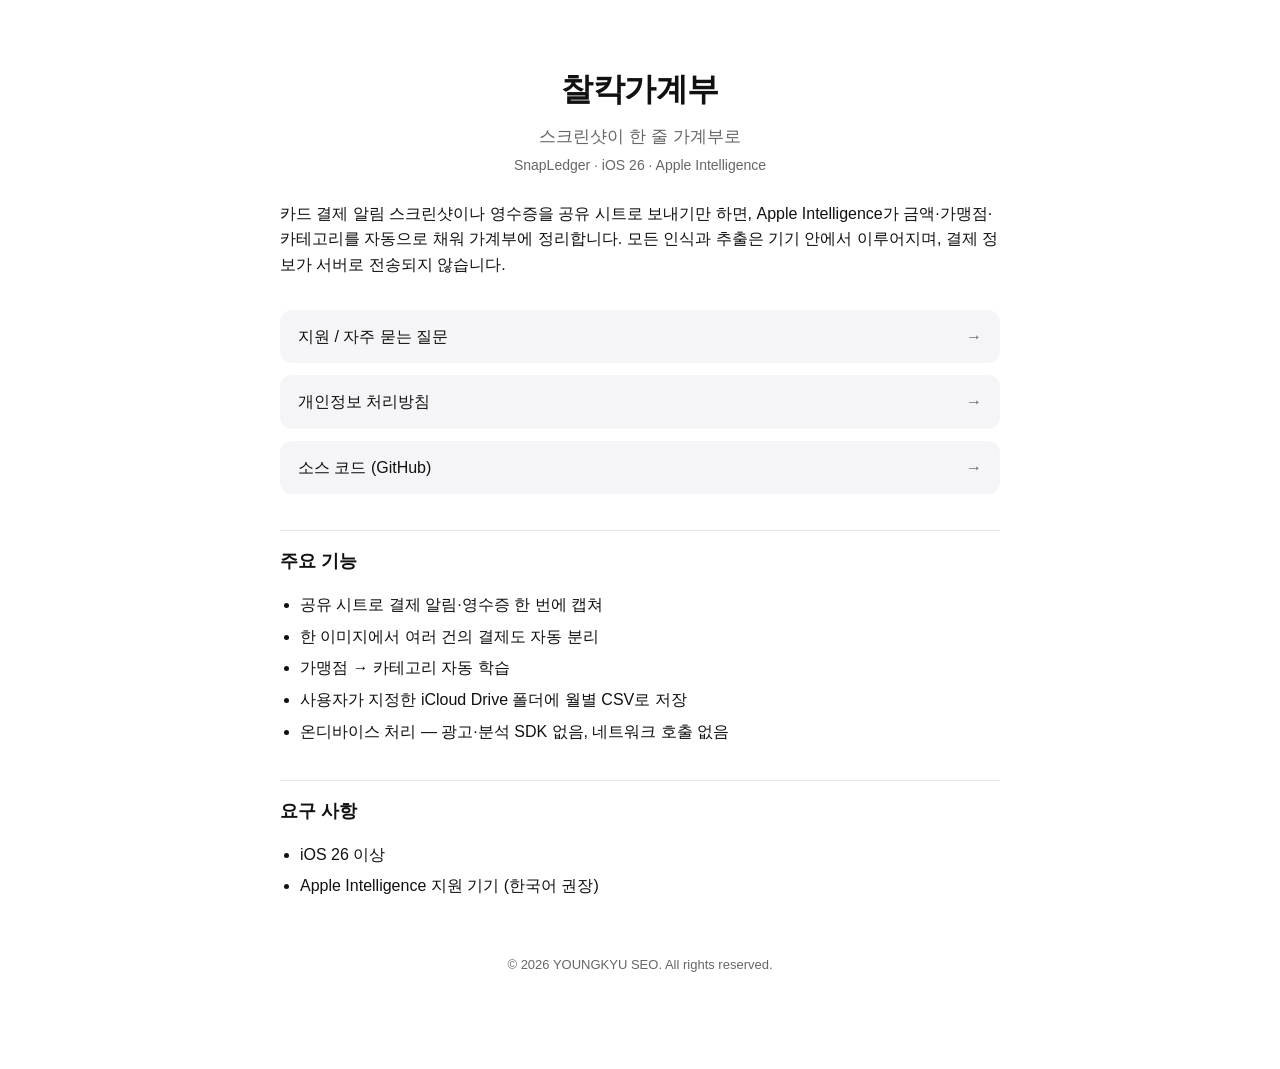
==== docs/index.html @ 13281309 "docs: App Store 제출 문서 정정 + GitHub Pages 메인 페이지 추가 internal/app-store-submission.md - 체크리스트의 Support/" ====
<!DOCTYPE html>
<html lang="ko">
<head>
<meta charset="UTF-8">
<meta name="viewport" content="width=device-width, initial-scale=1.0">
<title>찰칵가계부 (SnapLedger)</title>
<meta name="description" content="결제 알림 스크린샷이나 영수증을 공유 시트로 보내면 Apple Intelligence가 자동으로 가계부에 옮겨 적는 iOS 앱.">
<style>
  :root {
    color-scheme: light dark;
    --fg: #111;
    --bg: #fff;
    --muted: #666;
    --rule: #e5e5e7;
    --accent: #007aff;
    --card: #f5f5f7;
  }
  @media (prefers-color-scheme: dark) {
    :root { --fg: #f2f2f7; --bg: #1c1c1e; --muted: #98989f; --rule: #38383a; --accent: #0a84ff; --card: #2c2c2e; }
  }
  html, body { margin: 0; padding: 0; background: var(--bg); color: var(--fg); }
  body {
    font: 16px/1.6 -apple-system, BlinkMacSystemFont, "Apple SD Gothic Neo",
          "Noto Sans KR", "Helvetica Neue", Arial, sans-serif;
    max-width: 720px;
    margin: 0 auto;
    padding: 40px 24px 80px;
  }
  header { text-align: center; padding: 24px 0 8px; }
  h1 { font-size: 32px; margin: 0 0 8px; letter-spacing: -0.5px; }
  .tagline { color: var(--muted); font-size: 17px; margin: 0 0 4px; }
  .subtag { color: var(--muted); font-size: 14px; margin: 0; }
  h2 { font-size: 18px; margin-top: 36px; padding-top: 16px; border-top: 1px solid var(--rule); }
  p, li { color: var(--fg); }
  ul { padding-left: 20px; }
  li { margin: 6px 0; }
  a { color: var(--accent); text-decoration: none; }
  a:hover { text-decoration: underline; }
  .links { display: flex; flex-direction: column; gap: 12px; margin: 32px 0; }
  .links a {
    display: block;
    background: var(--card);
    padding: 14px 18px;
    border-radius: 12px;
    color: var(--fg);
    font-weight: 500;
  }
  .links a:hover { text-decoration: none; background: var(--rule); }
  .links .arrow { float: right; color: var(--muted); }
  .footer { margin-top: 56px; font-size: 13px; color: var(--muted); text-align: center; }
</style>
</head>
<body>

<header>
  <h1>찰칵가계부</h1>
  <p class="tagline">스크린샷이 한 줄 가계부로</p>
  <p class="subtag">SnapLedger · iOS 26 · Apple Intelligence</p>
</header>

<p>카드 결제 알림 스크린샷이나 영수증을 공유 시트로 보내기만 하면, Apple Intelligence가 금액·가맹점·카테고리를 자동으로 채워 가계부에 정리합니다. 모든 인식과 추출은 기기 안에서 이루어지며, 결제 정보가 서버로 전송되지 않습니다.</p>

<div class="links">
  <a href="support.html">지원 / 자주 묻는 질문 <span class="arrow">→</span></a>
  <a href="privacy-policy.html">개인정보 처리방침 <span class="arrow">→</span></a>
  <a href="https://github.com/youngkyulabs/snap-ledger-ios">소스 코드 (GitHub) <span class="arrow">→</span></a>
</div>

<h2>주요 기능</h2>
<ul>
  <li>공유 시트로 결제 알림·영수증 한 번에 캡쳐</li>
  <li>한 이미지에서 여러 건의 결제도 자동 분리</li>
  <li>가맹점 → 카테고리 자동 학습</li>
  <li>사용자가 지정한 iCloud Drive 폴더에 월별 CSV로 저장</li>
  <li>온디바이스 처리 — 광고·분석 SDK 없음, 네트워크 호출 없음</li>
</ul>

<h2>요구 사항</h2>
<ul>
  <li>iOS 26 이상</li>
  <li>Apple Intelligence 지원 기기 (한국어 권장)</li>
</ul>

<p class="footer">© 2026 YOUNGKYU SEO. All rights reserved.</p>

</body>
</html>
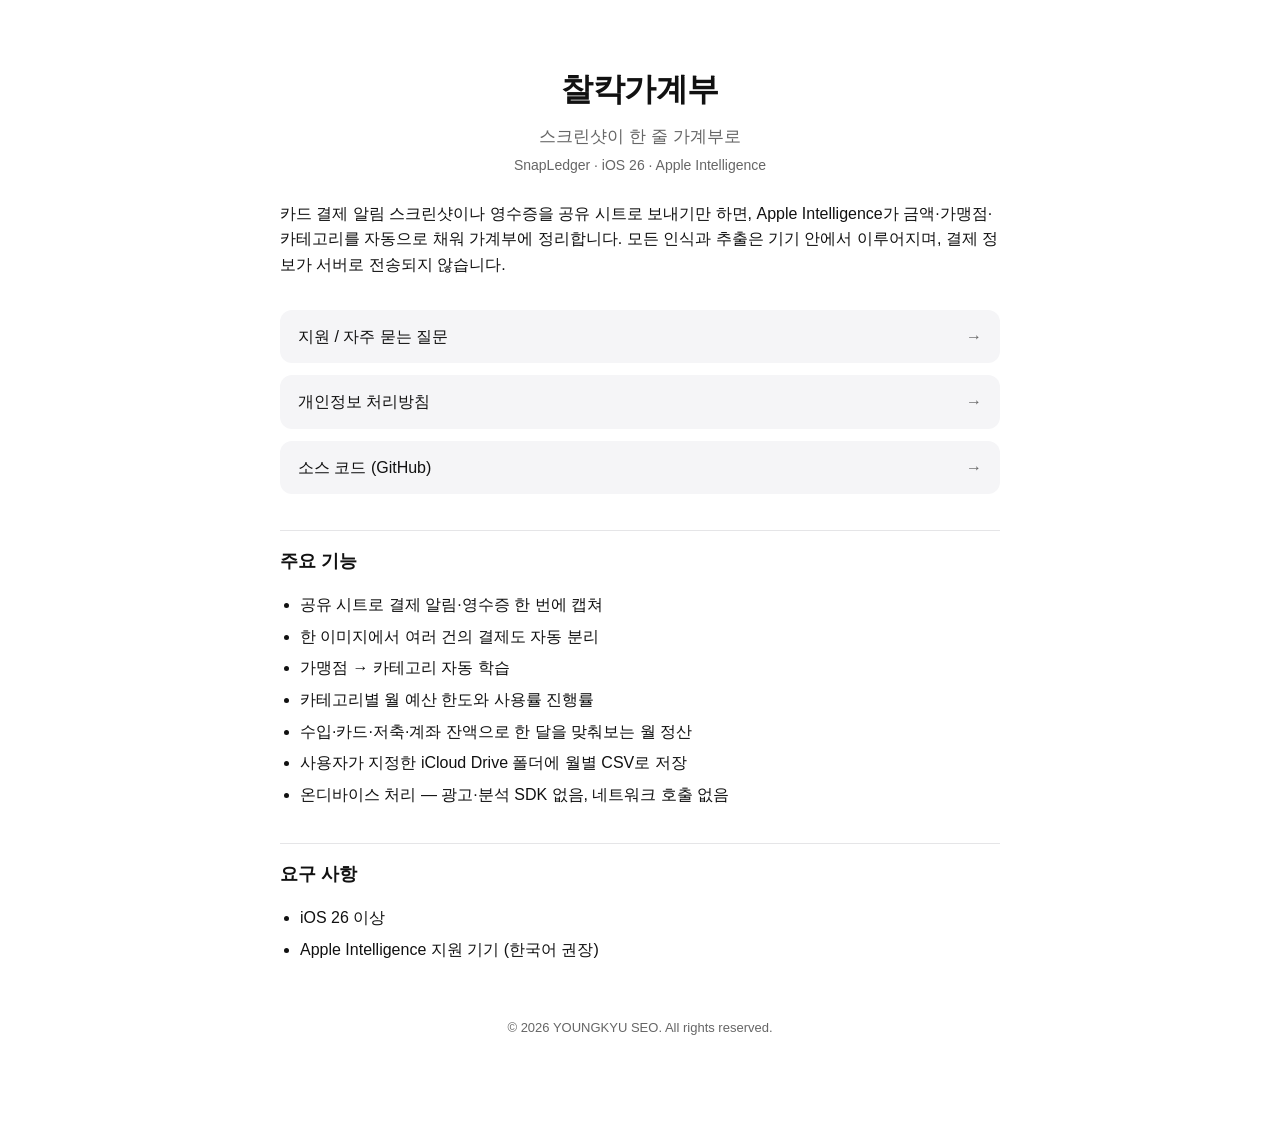
==== commit 6cbf6e6a: "docs: 예산 탭·월 정산·v1.1 반영해 전체 문서 최신화 - AGENTS.md: 5탭 셸·SwiftData 모델 12종·예산/정산 Services·Storage·Feature" ====
--- a/docs/index.html
+++ b/docs/index.html
@@ -71,6 +71,8 @@
   <li>공유 시트로 결제 알림·영수증 한 번에 캡쳐</li>
   <li>한 이미지에서 여러 건의 결제도 자동 분리</li>
   <li>가맹점 → 카테고리 자동 학습</li>
+  <li>카테고리별 월 예산 한도와 사용률 진행률</li>
+  <li>수입·카드·저축·계좌 잔액으로 한 달을 맞춰보는 월 정산</li>
   <li>사용자가 지정한 iCloud Drive 폴더에 월별 CSV로 저장</li>
   <li>온디바이스 처리 — 광고·분석 SDK 없음, 네트워크 호출 없음</li>
 </ul>
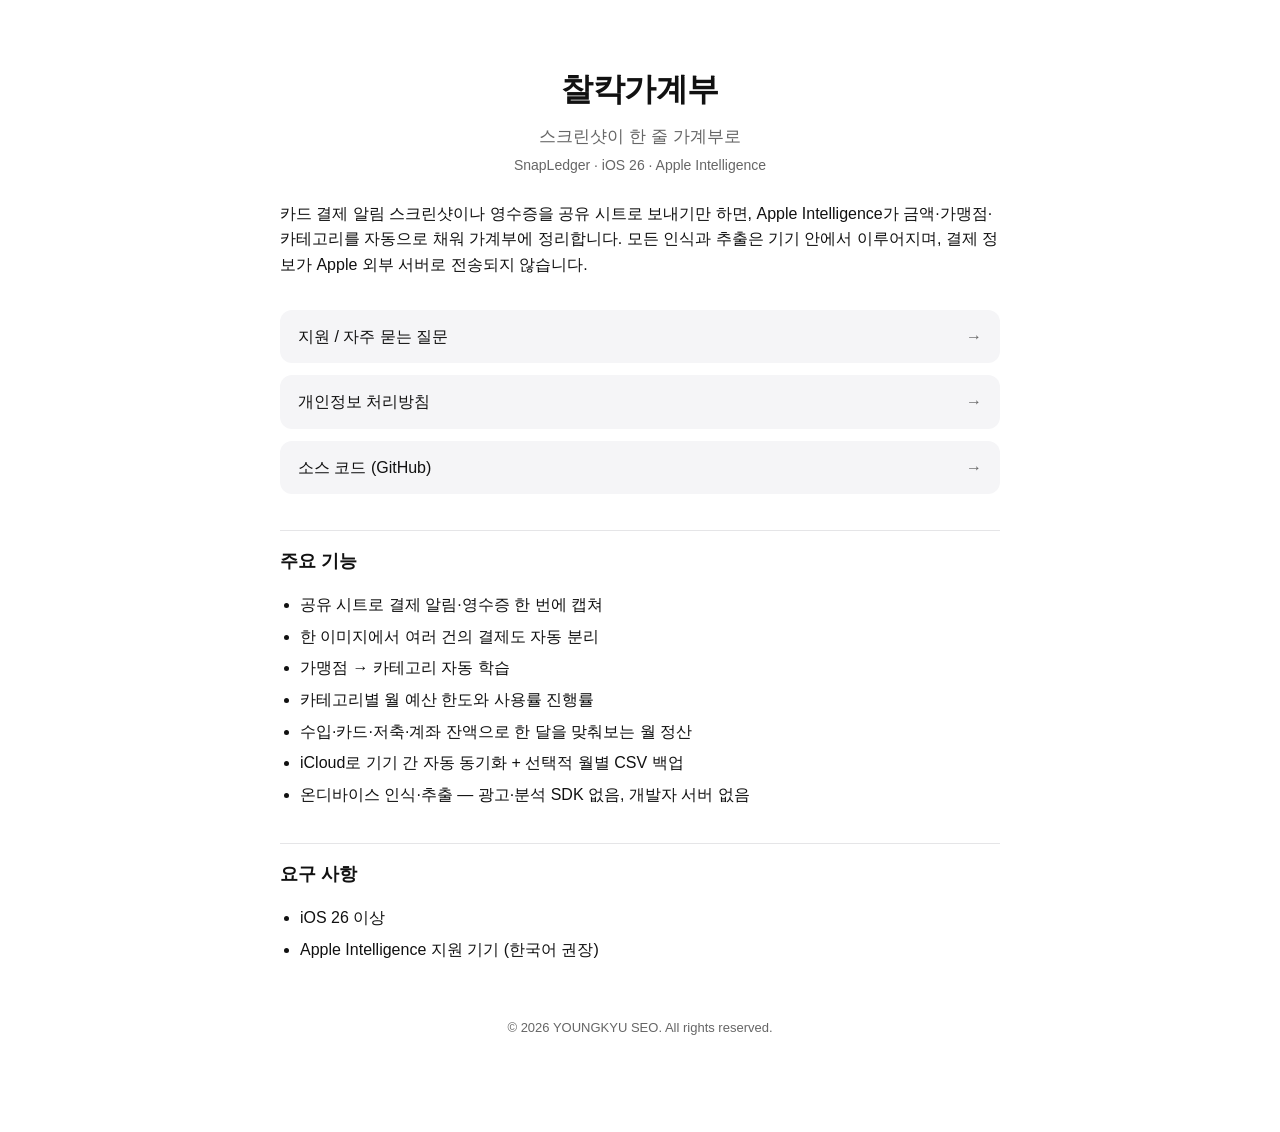
==== commit 82dc7899: "docs: CloudKit 전환 반영 — 앱 문구·문서·개인정보처리방침 최신화 + 온보딩 저장폴더 선택사항화 CloudKit이 진실원, CSV는 한 방향 export 백업이라는 현" ====
--- a/docs/index.html
+++ b/docs/index.html
@@ -58,7 +58,7 @@
   <p class="subtag">SnapLedger · iOS 26 · Apple Intelligence</p>
 </header>
 
-<p>카드 결제 알림 스크린샷이나 영수증을 공유 시트로 보내기만 하면, Apple Intelligence가 금액·가맹점·카테고리를 자동으로 채워 가계부에 정리합니다. 모든 인식과 추출은 기기 안에서 이루어지며, 결제 정보가 서버로 전송되지 않습니다.</p>
+<p>카드 결제 알림 스크린샷이나 영수증을 공유 시트로 보내기만 하면, Apple Intelligence가 금액·가맹점·카테고리를 자동으로 채워 가계부에 정리합니다. 모든 인식과 추출은 기기 안에서 이루어지며, 결제 정보가 Apple 외부 서버로 전송되지 않습니다.</p>
 
 <div class="links">
   <a href="support.html">지원 / 자주 묻는 질문 <span class="arrow">→</span></a>
@@ -73,8 +73,8 @@
   <li>가맹점 → 카테고리 자동 학습</li>
   <li>카테고리별 월 예산 한도와 사용률 진행률</li>
   <li>수입·카드·저축·계좌 잔액으로 한 달을 맞춰보는 월 정산</li>
-  <li>사용자가 지정한 iCloud Drive 폴더에 월별 CSV로 저장</li>
-  <li>온디바이스 처리 — 광고·분석 SDK 없음, 네트워크 호출 없음</li>
+  <li>iCloud로 기기 간 자동 동기화 + 선택적 월별 CSV 백업</li>
+  <li>온디바이스 인식·추출 — 광고·분석 SDK 없음, 개발자 서버 없음</li>
 </ul>
 
 <h2>요구 사항</h2>
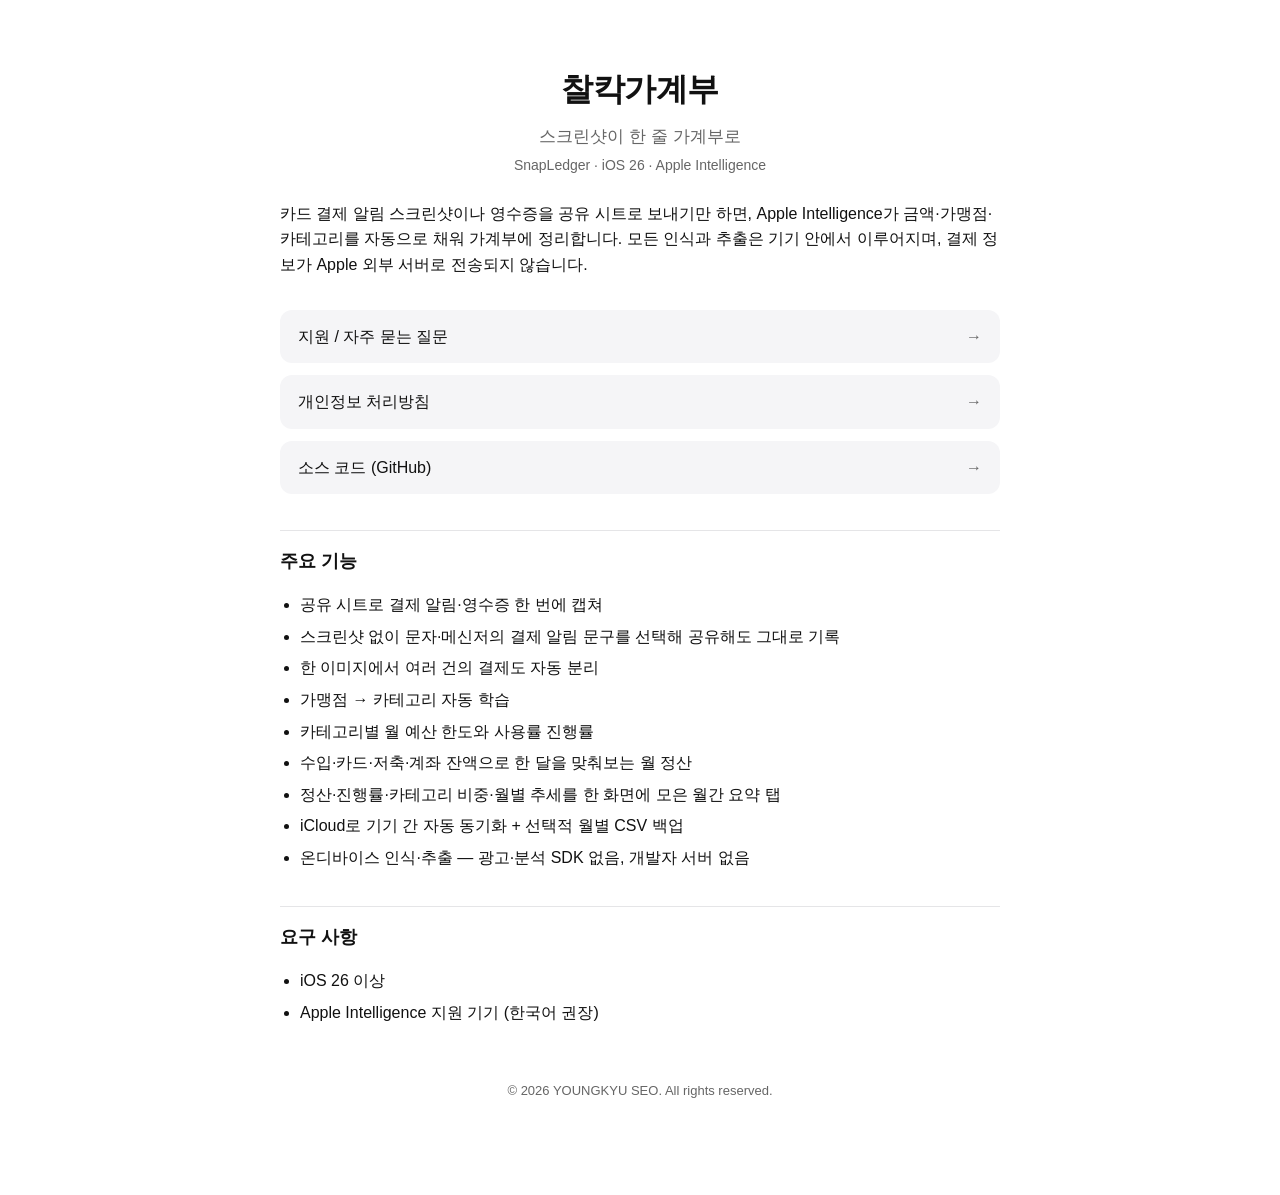
==== commit d2d48f2a: "docs: update release docs for 1.4" ====
--- a/docs/index.html
+++ b/docs/index.html
@@ -69,10 +69,12 @@
 <h2>주요 기능</h2>
 <ul>
   <li>공유 시트로 결제 알림·영수증 한 번에 캡쳐</li>
+  <li>스크린샷 없이 문자·메신저의 결제 알림 문구를 선택해 공유해도 그대로 기록</li>
   <li>한 이미지에서 여러 건의 결제도 자동 분리</li>
   <li>가맹점 → 카테고리 자동 학습</li>
   <li>카테고리별 월 예산 한도와 사용률 진행률</li>
   <li>수입·카드·저축·계좌 잔액으로 한 달을 맞춰보는 월 정산</li>
+  <li>정산·진행률·카테고리 비중·월별 추세를 한 화면에 모은 월간 요약 탭</li>
   <li>iCloud로 기기 간 자동 동기화 + 선택적 월별 CSV 백업</li>
   <li>온디바이스 인식·추출 — 광고·분석 SDK 없음, 개발자 서버 없음</li>
 </ul>
